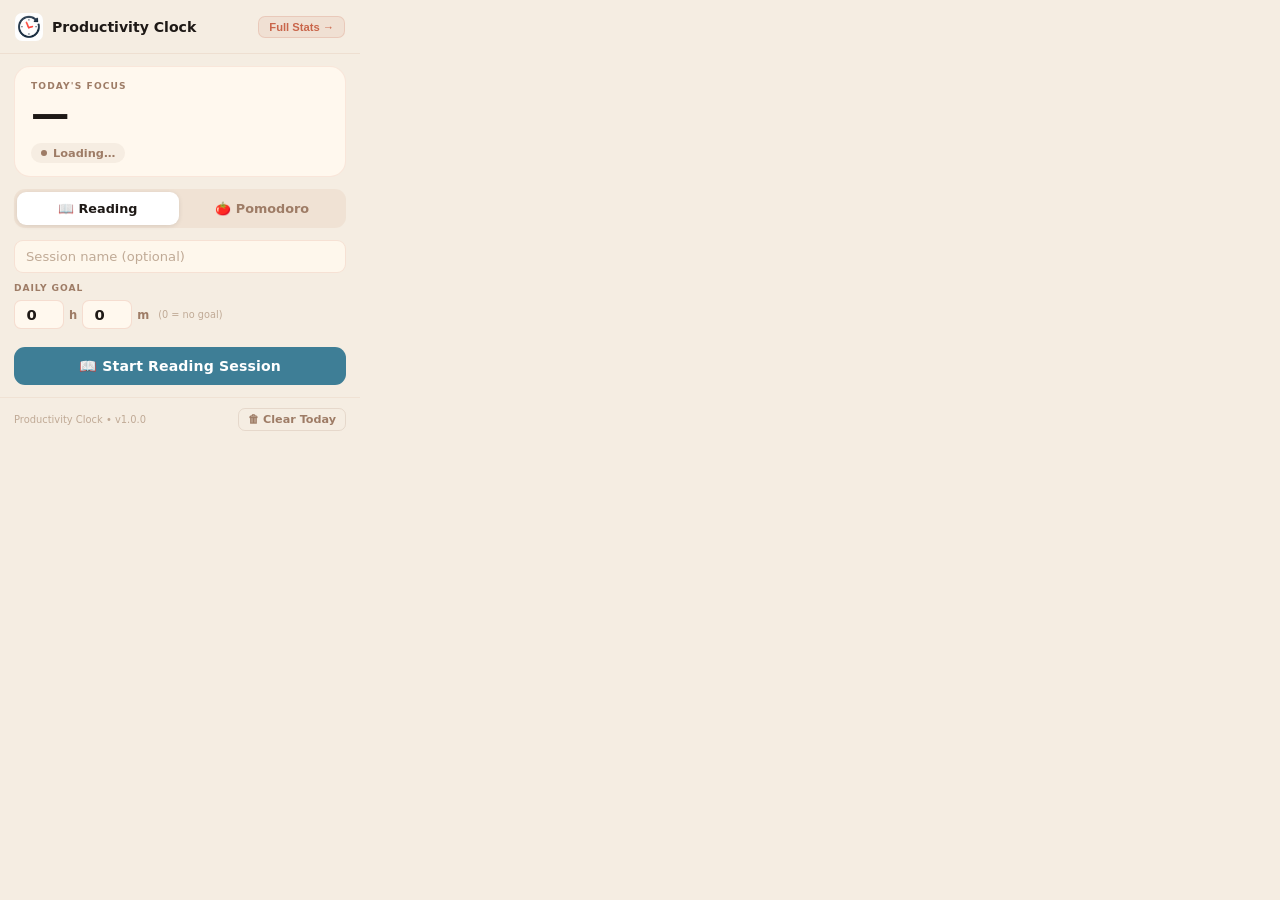
==== popup.html @ dd9a1cbb "Add popup UI with Reading mode, Pomodoro settings, and inline pomo panel" ====
<!doctype html>
<html lang="en">
  <head>
    <meta charset="UTF-8" />
    <meta name="viewport" content="width=device-width, initial-scale=1.0" />
    <title>Productivity Clock</title>
    <style>
      * { box-sizing: border-box; margin: 0; padding: 0; }
      [hidden] { display: none !important; }

      body {
        width: 360px;
        background: #f5ede2;
        color: #1e1916;
        font-family: "Segoe UI", system-ui, sans-serif;
        user-select: none;
        overflow-x: hidden;
      }

      /* ═══ HEADER ═══ */
      .header {
        display: flex; align-items: center; gap: 9px;
        padding: 13px 15px 12px;
        border-bottom: 1px solid rgba(180,100,60,0.10);
      }
      .header img { width: 28px; height: 28px; border-radius: 7px; flex-shrink: 0; }
      .header-name { flex: 1; font-size: 0.88rem; font-weight: 700; }
      .btn-stats {
        font-size: 0.70rem; font-weight: 700; color: #c9654a;
        background: rgba(201,101,74,0.09); border: 1px solid rgba(201,101,74,0.18);
        border-radius: 7px; padding: 4px 10px; cursor: pointer;
        white-space: nowrap; transition: background 0.15s;
      }
      .btn-stats:hover { background: rgba(201,101,74,0.18); }

      /* ═══ TODAY CARD ═══ */
      .today-card {
        margin: 12px 14px 0;
        background: #fff8ee;
        border: 1px solid rgba(201,101,74,0.12);
        border-radius: 16px;
        padding: 14px 16px 13px;
      }
      .today-eyebrow {
        font-size: 0.57rem; font-weight: 700; text-transform: uppercase;
        letter-spacing: 0.12em; color: #9e7c66; margin-bottom: 4px;
      }
      .today-value {
        font-size: 2.4rem; font-weight: 800; letter-spacing: -0.03em;
        color: #1e1916; font-variant-numeric: tabular-nums;
        line-height: 1.0; margin-bottom: 8px;
      }
      .status-chip {
        display: inline-flex; align-items: center; gap: 6px;
        font-size: 0.71rem; font-weight: 600; color: #9e7c66;
        background: rgba(158,124,102,0.09); border-radius: 20px;
        padding: 3px 10px; max-width: 100%; overflow: hidden; transition: all 0.2s;
      }
      .status-chip.live { color: #c9654a; background: rgba(201,101,74,0.10); }
      .status-dot {
        width: 6px; height: 6px; border-radius: 50%;
        background: currentColor; flex-shrink: 0;
      }
      .status-chip.live .status-dot { animation: blink 1.4s ease-in-out infinite; }
      .status-label { white-space: nowrap; overflow: hidden; text-overflow: ellipsis; }
      @keyframes blink { 0%,100%{opacity:1} 50%{opacity:0.2} }

      /* Goal bar — lives inside today-card */
      .goal-bar-wrap { margin-top: 10px; }
      .goal-track {
        height: 5px; background: rgba(201,101,74,0.11);
        border-radius: 3px; overflow: hidden; margin-bottom: 5px;
      }
      .goal-fill {
        height: 100%; width: 0%; border-radius: 3px;
        background: #c9654a;
        transition: width 0.7s ease, background 0.4s ease;
      }
      .goal-fill.done { background: #578a5e; }
      .goal-bar-row {
        display: flex; justify-content: space-between;
        font-size: 0.62rem; font-weight: 500; color: #9e7c66;
      }
      .goal-bar-row.done { color: #578a5e; font-weight: 700; }

      /* ═══ MAIN ═══ */
      .main { padding: 12px 14px 4px; }

      /* ─── 2-tab selector ─── */
      .tabs {
        display: grid; grid-template-columns: 1fr 1fr;
        gap: 3px; background: rgba(180,100,60,0.08);
        border-radius: 11px; padding: 3px; margin-bottom: 12px;
      }
      .tab {
        padding: 9px 4px; border: none; border-radius: 9px;
        background: transparent; font-size: 0.80rem; font-weight: 600;
        color: #9e7c66; cursor: pointer; transition: all 0.15s; font-family: inherit;
      }
      .tab.active { background: #fff; color: #1e1916; box-shadow: 0 1px 5px rgba(0,0,0,0.10); }
      .tab:not(.active):hover { color: #1e1916; background: rgba(255,255,255,0.45); }

      /* ─── Text input ─── */
      .text-input {
        width: 100%; background: rgba(255,248,238,0.85);
        border: 1px solid rgba(201,101,74,0.15); border-radius: 9px;
        padding: 8px 11px; font-size: 0.82rem; color: #1e1916;
        outline: none; font-family: inherit; margin-bottom: 10px;
        transition: border-color 0.15s, background 0.15s;
      }
      .text-input::placeholder { color: #c0aa96; }
      .text-input:focus { border-color: rgba(201,101,74,0.36); background: #fffaf4; }

      /* ─── Section subhead ─── */
      .subhead {
        font-size: 0.57rem; font-weight: 700; text-transform: uppercase;
        letter-spacing: 0.10em; color: #9e7c66; margin-bottom: 7px;
      }

      /* ─── Goal inputs (reading tab) ─── */
      #goalSection { margin-bottom: 18px; }
      .goal-inputs-row { display: flex; align-items: center; gap: 5px; }
      .num-input {
        width: 50px; background: #fff8ee; border: 1px solid rgba(201,101,74,0.18);
        border-radius: 7px; padding: 5px 6px; font-size: 0.92rem; font-weight: 700;
        color: #1e1916; text-align: center; outline: none; font-family: inherit;
        font-variant-numeric: tabular-nums; transition: border-color 0.15s;
      }
      .num-input:focus { border-color: rgba(201,101,74,0.40); }
      .num-unit { font-size: 0.72rem; color: #9e7c66; font-weight: 600; }
      .goal-hint { font-size: 0.61rem; color: #c0aa96; margin-left: 4px; }

      /* ─── Pomo settings (pomo tab) ─── */
      .pomo-cfg {
        display: grid; grid-template-columns: 1fr 1fr;
        gap: 8px; margin-bottom: 18px;
      }
      .pomo-cfg-full { grid-column: 1 / -1; }
      .pomo-cfg-card {
        background: rgba(255,248,238,0.85); border: 1px solid rgba(201,101,74,0.12);
        border-radius: 10px; padding: 9px 11px;
      }
      .pomo-cfg-label {
        font-size: 0.57rem; font-weight: 700; text-transform: uppercase;
        letter-spacing: 0.10em; color: #9e7c66; margin-bottom: 5px;
      }
      .pomo-cfg-row { display: flex; align-items: baseline; gap: 5px; }
      .pomo-num { width: 54px; }

      /* ─── Start button ─── */
      .btn-start {
        width: 100%; padding: 11px; border: none; border-radius: 11px;
        font-size: 0.88rem; font-weight: 700; cursor: pointer;
        font-family: inherit; letter-spacing: 0.01em;
        transition: filter 0.15s, transform 0.10s;
      }
      .btn-start:hover  { filter: brightness(1.07); }
      .btn-start:active { transform: scale(0.98); }
      .btn-start.mode-reading { background: #3e7e96; color: #fff; }
      .btn-start.mode-pomo    { background: #c49b3c; color: #fff; }

      /* ═══ READING RUNNING PANEL ═══ */
      .running-card {
        background: #fff8ee; border: 1px solid rgba(62,126,150,0.16);
        border-radius: 14px; padding: 14px 15px;
      }
      .mode-pill {
        display: inline-flex; align-items: center; gap: 4px;
        font-size: 0.59rem; font-weight: 700; text-transform: uppercase;
        letter-spacing: 0.11em; padding: 3px 8px; border-radius: 5px; margin-bottom: 7px;
        background: rgba(62,126,150,0.11); color: #2a6680;
      }
      .running-name {
        font-size: 0.90rem; font-weight: 600; color: #1e1916;
        white-space: nowrap; overflow: hidden; text-overflow: ellipsis; margin-bottom: 6px;
      }
      .session-elapsed {
        font-size: 2.1rem; font-weight: 800; letter-spacing: -0.02em;
        color: #3e7e96; font-variant-numeric: tabular-nums; margin-bottom: 11px;
      }

      /* Goal indicator inside running card */
      .run-goal-wrap { margin-bottom: 11px; }
      .run-goal-text {
        font-size: 0.68rem; color: #9e7c66; font-weight: 500; margin-bottom: 5px;
      }
      .run-goal-text.done { color: #578a5e; font-weight: 700; }

      .btn-stop-session {
        width: 100%; padding: 9px; border-radius: 9px; font-family: inherit;
        font-size: 0.82rem; font-weight: 700; cursor: pointer;
        background: rgba(201,101,74,0.08); border: 1.5px solid rgba(201,101,74,0.20);
        color: #a8432e; transition: background 0.15s;
      }
      .btn-stop-session:hover { background: rgba(201,101,74,0.15); }

      /* ═══ POMO ACTIVE PANEL ═══ */
      .pomo-active-card {
        background: #fff8ee; border: 1px solid rgba(201,101,74,0.12);
        border-radius: 16px; padding: 18px 15px 14px; text-align: center;
      }
      .pomo-badge {
        display: inline-block; font-size: 0.58rem; font-weight: 700;
        letter-spacing: 0.14em; text-transform: uppercase;
        padding: 3px 10px; border-radius: 5px; margin-bottom: 10px;
        background: rgba(201,101,74,0.11); color: #a8432e; transition: all 0.3s;
      }
      .pomo-badge.break { background: rgba(62,126,150,0.12); color: #2a6680; }
      .pomo-session-name {
        font-size: 0.73rem; color: #9e7c66; margin-bottom: 6px;
        white-space: nowrap; overflow: hidden; text-overflow: ellipsis;
      }
      .pomo-big-time {
        font-size: 3.2rem; font-weight: 800; letter-spacing: -0.03em;
        color: #1e1916; font-variant-numeric: tabular-nums;
        line-height: 1.0; margin-bottom: 6px; transition: color 0.3s;
      }
      .pomo-big-time.break { color: #3e7e96; }
      .pomo-cycles { font-size: 0.70rem; color: #9e7c66; margin-bottom: 14px; }
      /* ─── Reading running controls ─── */
      .run-ctrl-row { display: flex; gap: 6px; margin-bottom: 8px; }
      .btn-rc {
        flex: 1; padding: 8px 6px; border-radius: 9px; font-family: inherit;
        font-size: 0.76rem; font-weight: 700; cursor: pointer;
        background: rgba(240,228,210,0.65); border: 1.5px solid rgba(201,101,74,0.14);
        color: #1e1916; transition: background 0.15s;
      }
      .btn-rc:hover { background: rgba(240,228,210,1); }
      .btn-rc.btn-pomo-launch { background: rgba(196,155,60,0.12); border-color: rgba(196,155,60,0.25); color: #8a6a1a; }
      .btn-rc.btn-pomo-launch:hover { background: rgba(196,155,60,0.22); }

      .pomo-ctrl-row { display: grid; grid-template-columns: 1fr 80px; gap: 6px; }
      .btn-pc {
        padding: 9px 6px; border: 1.5px solid rgba(201,101,74,0.14); border-radius: 9px;
        background: rgba(240,228,210,0.65); font-size: 0.76rem; font-weight: 700;
        color: #1e1916; cursor: pointer; font-family: inherit; transition: background 0.15s;
      }
      .btn-pc:hover { background: rgba(240,228,210,1); }
      .btn-pc.btn-end { color: #a8432e; border-color: rgba(201,101,74,0.22); }

      /* ═══ FOOTER ═══ */
      .footer {
        display: flex; align-items: center; justify-content: space-between;
        padding: 10px 14px 13px;
        border-top: 1px solid rgba(180,100,60,0.08); margin-top: 8px;
      }
      .footer-note { font-size: 0.62rem; color: #c0aa96; }
      .btn-clear {
        font-size: 0.70rem; font-weight: 600; color: #9e7c66;
        background: transparent; border: 1px solid rgba(158,124,102,0.18);
        border-radius: 7px; padding: 4px 9px; cursor: pointer; font-family: inherit;
        transition: all 0.15s;
      }
      .btn-clear:hover { color: #a8432e; border-color: rgba(201,101,74,0.25); background: rgba(201,101,74,0.06); }
      .btn-clear.confirm { color: #a8432e; border-color: rgba(201,101,74,0.35); background: rgba(201,101,74,0.08); font-weight: 700; }
    </style>
  </head>
  <body>

    <!-- ═══ HEADER ═══ -->
    <div class="header">
      <img src="icons/icon48.png" alt="" />
      <span class="header-name">Productivity Clock</span>
      <button class="btn-stats" id="openBtn">Full Stats →</button>
    </div>

    <!-- ═══ TODAY CARD (hidden during active sessions) ═══ -->
    <div class="today-card" id="todayCard">
      <div class="today-eyebrow">Today's Focus</div>
      <div class="today-value" id="todayVal">—</div>
      <span class="status-chip" id="statusChip">
        <span class="status-dot"></span>
        <span class="status-label" id="statusLabel">Loading…</span>
      </span>
      <!-- Goal progress bar — hidden until goal > 0 -->
      <div class="goal-bar-wrap" id="goalBarWrap" hidden>
        <div class="goal-track">
          <div class="goal-fill" id="goalFill"></div>
        </div>
        <div class="goal-bar-row" id="goalBarRow">
          <span id="goalBarLeft">—</span>
          <span id="goalBarRight">0%</span>
        </div>
      </div>
    </div>

    <!-- ═══ MAIN ═══ -->
    <div class="main">

      <!-- ─── IDLE PANEL ─── -->
      <div id="idlePanel">

        <!-- 2-tab mode selector -->
        <div class="tabs">
          <button class="tab active" data-mode="reading">📖 Reading</button>
          <button class="tab" data-mode="pomo">🍅 Pomodoro</button>
        </div>

        <!-- Session name (both modes) -->
        <input class="text-input" id="sessionName"
               placeholder="Session name (optional)" maxlength="60" />

        <!-- Reading-only: daily goal inputs -->
        <div id="goalSection">
          <div class="subhead">Daily Goal</div>
          <div class="goal-inputs-row">
            <input class="num-input" id="goalH" type="number" min="0" max="23" value="0" />
            <span class="num-unit">h</span>
            <input class="num-input" id="goalM" type="number" min="0" max="59" value="0" />
            <span class="num-unit">m</span>
            <span class="goal-hint">(0 = no goal)</span>
          </div>
        </div>

        <!-- Pomo-only: work / break time + loop break + loops -->
        <div class="pomo-cfg" id="pomoCfg" hidden>
          <div class="pomo-cfg-card">
            <div class="pomo-cfg-label">Work time</div>
            <div class="pomo-cfg-row">
              <input class="num-input pomo-num" id="pomoWorkMin"
                     type="number" min="1" max="120" value="25" />
              <span class="num-unit">min</span>
            </div>
          </div>
          <div class="pomo-cfg-card">
            <div class="pomo-cfg-label">Break time</div>
            <div class="pomo-cfg-row">
              <input class="num-input pomo-num" id="pomoBreakMin"
                     type="number" min="0" max="60" value="5" />
              <span class="num-unit">min</span>
            </div>
          </div>
          <div class="pomo-cfg-card pomo-cfg-full">
            <div class="pomo-cfg-label">Loop break &nbsp;<span class="goal-hint">(gap between cycles)</span></div>
            <div class="pomo-cfg-row">
              <input class="num-input pomo-num" id="pomoLoopBreak"
                     type="number" min="0" max="60" value="0" />
              <span class="num-unit">min</span>
            </div>
          </div>
          <div class="pomo-cfg-card pomo-cfg-full">
            <div class="pomo-cfg-label">Loops &nbsp;<span class="goal-hint" id="pomoLoopsHint">(0 = ∞ infinite)</span></div>
            <div class="pomo-cfg-row">
              <input class="num-input pomo-num" id="pomoLoops"
                     type="number" min="0" max="20" value="0" />
              <span class="num-unit">cycles</span>
            </div>
          </div>
        </div>

        <button class="btn-start mode-reading" id="startBtn">📖 Start Reading Session</button>
      </div>

      <!-- ─── READING RUNNING PANEL ─── -->
      <div id="runningPanel" hidden>
        <div class="running-card">
          <div class="mode-pill">📖 Reading</div>
          <div class="running-name" id="runningName">Reading session</div>
          <div class="session-elapsed" id="sessionElapsed">0:00</div>
          <!-- Goal progress (only when goal is set) -->
          <div class="run-goal-wrap" id="runGoalWrap" hidden>
            <div class="run-goal-text" id="runGoalText">—</div>
            <div class="goal-track">
              <div class="goal-fill" id="runGoalFill"></div>
            </div>
          </div>
          <div class="run-ctrl-row">
            <button class="btn-rc" id="pauseBtn">⏸&nbsp;Pause</button>
            <button class="btn-rc btn-pomo-launch" id="pomoModeBtn">🍅&nbsp;Pomodoro</button>
          </div>
          <!-- Inline pomo settings — shown when user taps 🍅 Pomodoro -->
          <div id="pomoInline" hidden>
            <div class="pomo-cfg" style="margin: 0 0 8px;">
              <div class="pomo-cfg-card">
                <div class="pomo-cfg-label">Work time</div>
                <div class="pomo-cfg-row">
                  <input class="num-input pomo-num" id="pomoInlineWork"
                         type="number" min="1" max="120" value="25" />
                  <span class="num-unit">min</span>
                </div>
              </div>
              <div class="pomo-cfg-card">
                <div class="pomo-cfg-label">Break time</div>
                <div class="pomo-cfg-row">
                  <input class="num-input pomo-num" id="pomoInlineBreak"
                         type="number" min="0" max="60" value="5" />
                  <span class="num-unit">min</span>
                </div>
              </div>
              <div class="pomo-cfg-card pomo-cfg-full">
                <div class="pomo-cfg-label">Loop break &nbsp;<span class="goal-hint">(between cycles)</span></div>
                <div class="pomo-cfg-row">
                  <input class="num-input pomo-num" id="pomoInlineLoopBreak"
                         type="number" min="0" max="60" value="0" />
                  <span class="num-unit">min</span>
                </div>
              </div>
              <div class="pomo-cfg-card pomo-cfg-full">
                <div class="pomo-cfg-label">Loops &nbsp;<span class="goal-hint" id="pomoInlineLoopsHint">(0 = ∞ infinite)</span></div>
                <div class="pomo-cfg-row">
                  <input class="num-input pomo-num" id="pomoInlineLoops"
                         type="number" min="0" max="20" value="0" />
                  <span class="num-unit">cycles</span>
                </div>
              </div>
            </div>
            <button class="btn-start mode-pomo" id="pomoInlineStart"
                    style="font-size:0.82rem;padding:9px;margin-bottom:8px;">
              🍅&nbsp;Start Pomodoro
            </button>
          </div>
          <button class="btn-stop-session" id="stopBtn">■&nbsp; Stop Session</button>
        </div>
      </div>

      <!-- ─── POMO ACTIVE PANEL ─── -->
      <div id="pomoPanel" hidden>
        <div class="pomo-active-card">
          <div class="pomo-badge" id="pomoPhaseBadge">FOCUS</div>
          <div class="pomo-session-name" id="pomoSessionName" hidden></div>
          <div class="pomo-big-time" id="pomoTimer">25:00</div>
          <div class="pomo-cycles" id="pomoCycles">0 cycles completed</div>
          <div class="pomo-ctrl-row">
            <button class="btn-pc" id="pomoPauseBtn">⏸&nbsp;Pause</button>
            <button class="btn-pc btn-end" id="pomoEndBtn">■&nbsp;End</button>
          </div>
        </div>
      </div>

    </div><!-- /main -->

    <!-- ═══ FOOTER ═══ -->
    <div class="footer">
      <span class="footer-note">Productivity Clock • v1.0.0</span>
      <button class="btn-clear" id="clearBtn">🗑&nbsp;Clear Today</button>
    </div>

    <script src="popup.js"></script>
  </body>
</html>
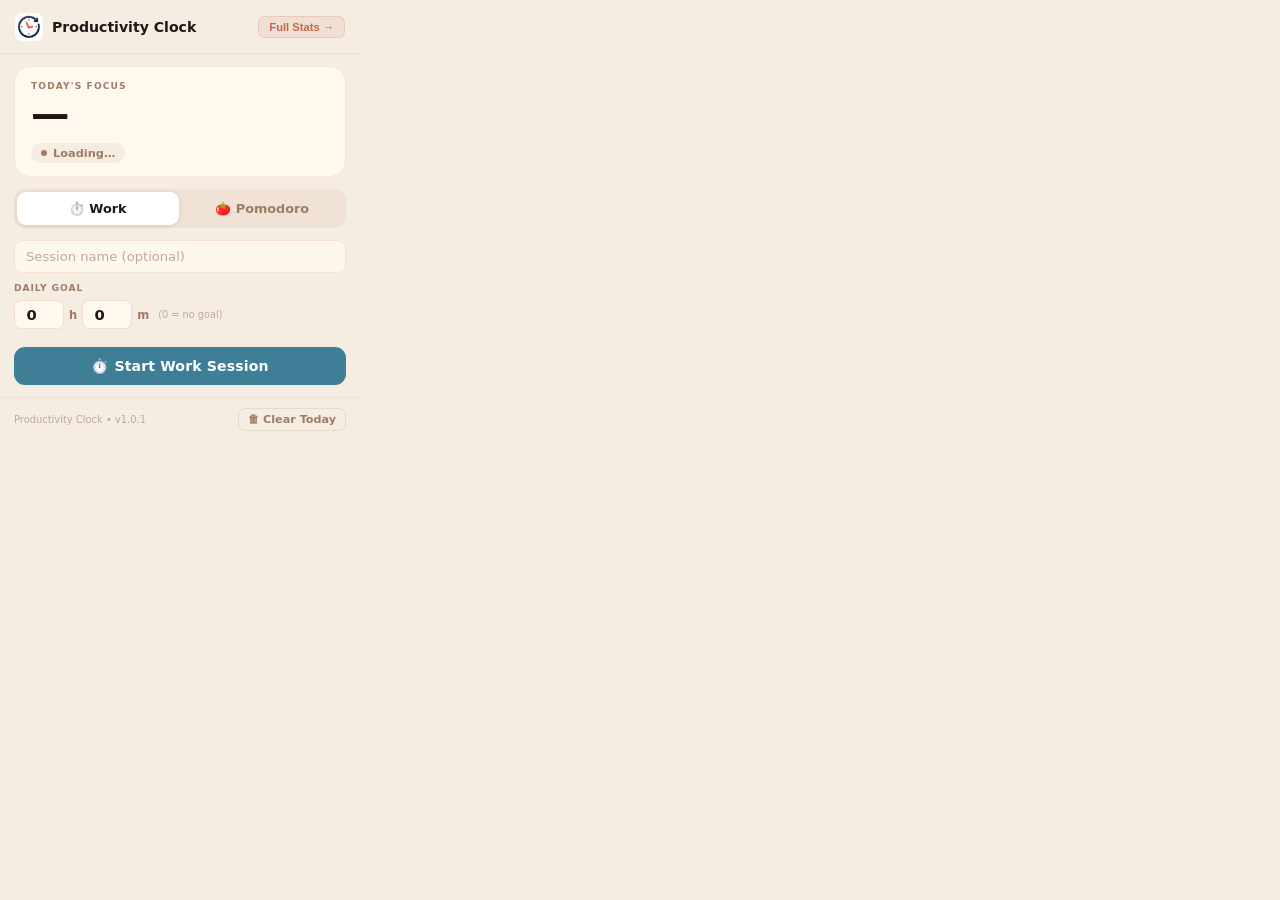
==== commit 163e0a45: "Rename reading mode to work mode and bump version to 1.0.1 Replaces all user-facing "Reading" / "Sta" ====
--- a/popup.html
+++ b/popup.html
@@ -117,7 +117,7 @@
         letter-spacing: 0.10em; color: #9e7c66; margin-bottom: 7px;
       }
 
-      /* ─── Goal inputs (reading tab) ─── */
+      /* ─── Goal inputs (work tab) ─── */
       #goalSection { margin-bottom: 18px; }
       .goal-inputs-row { display: flex; align-items: center; gap: 5px; }
       .num-input {
@@ -156,10 +156,10 @@
       }
       .btn-start:hover  { filter: brightness(1.07); }
       .btn-start:active { transform: scale(0.98); }
-      .btn-start.mode-reading { background: #3e7e96; color: #fff; }
+      .btn-start.mode-work { background: #3e7e96; color: #fff; }
       .btn-start.mode-pomo    { background: #c49b3c; color: #fff; }
 
-      /* ═══ READING RUNNING PANEL ═══ */
+      /* ═══ WORK RUNNING PANEL ═══ */
       .running-card {
         background: #fff8ee; border: 1px solid rgba(62,126,150,0.16);
         border-radius: 14px; padding: 14px 15px;
@@ -217,7 +217,7 @@
       }
       .pomo-big-time.break { color: #3e7e96; }
       .pomo-cycles { font-size: 0.70rem; color: #9e7c66; margin-bottom: 14px; }
-      /* ─── Reading running controls ─── */
+      /* ─── Work running controls ─── */
       .run-ctrl-row { display: flex; gap: 6px; margin-bottom: 8px; }
       .btn-rc {
         flex: 1; padding: 8px 6px; border-radius: 9px; font-family: inherit;
@@ -292,7 +292,7 @@
 
         <!-- 2-tab mode selector -->
         <div class="tabs">
-          <button class="tab active" data-mode="reading">📖 Reading</button>
+          <button class="tab active" data-mode="work">⏱️ Work</button>
           <button class="tab" data-mode="pomo">🍅 Pomodoro</button>
         </div>
 
@@ -348,14 +348,14 @@
           </div>
         </div>
 
-        <button class="btn-start mode-reading" id="startBtn">📖 Start Reading Session</button>
+        <button class="btn-start mode-work" id="startBtn">⏱️ Start Work Session</button>
       </div>
 
-      <!-- ─── READING RUNNING PANEL ─── -->
+      <!-- ─── WORK RUNNING PANEL ─── -->
       <div id="runningPanel" hidden>
         <div class="running-card">
-          <div class="mode-pill">📖 Reading</div>
-          <div class="running-name" id="runningName">Reading session</div>
+          <div class="mode-pill">⏱️ Work</div>
+          <div class="running-name" id="runningName">Work session</div>
           <div class="session-elapsed" id="sessionElapsed">0:00</div>
           <!-- Goal progress (only when goal is set) -->
           <div class="run-goal-wrap" id="runGoalWrap" hidden>
@@ -431,7 +431,7 @@
 
     <!-- ═══ FOOTER ═══ -->
     <div class="footer">
-      <span class="footer-note">Productivity Clock • v1.0.0</span>
+      <span class="footer-note">Productivity Clock • v1.0.1</span>
       <button class="btn-clear" id="clearBtn">🗑&nbsp;Clear Today</button>
     </div>
 
